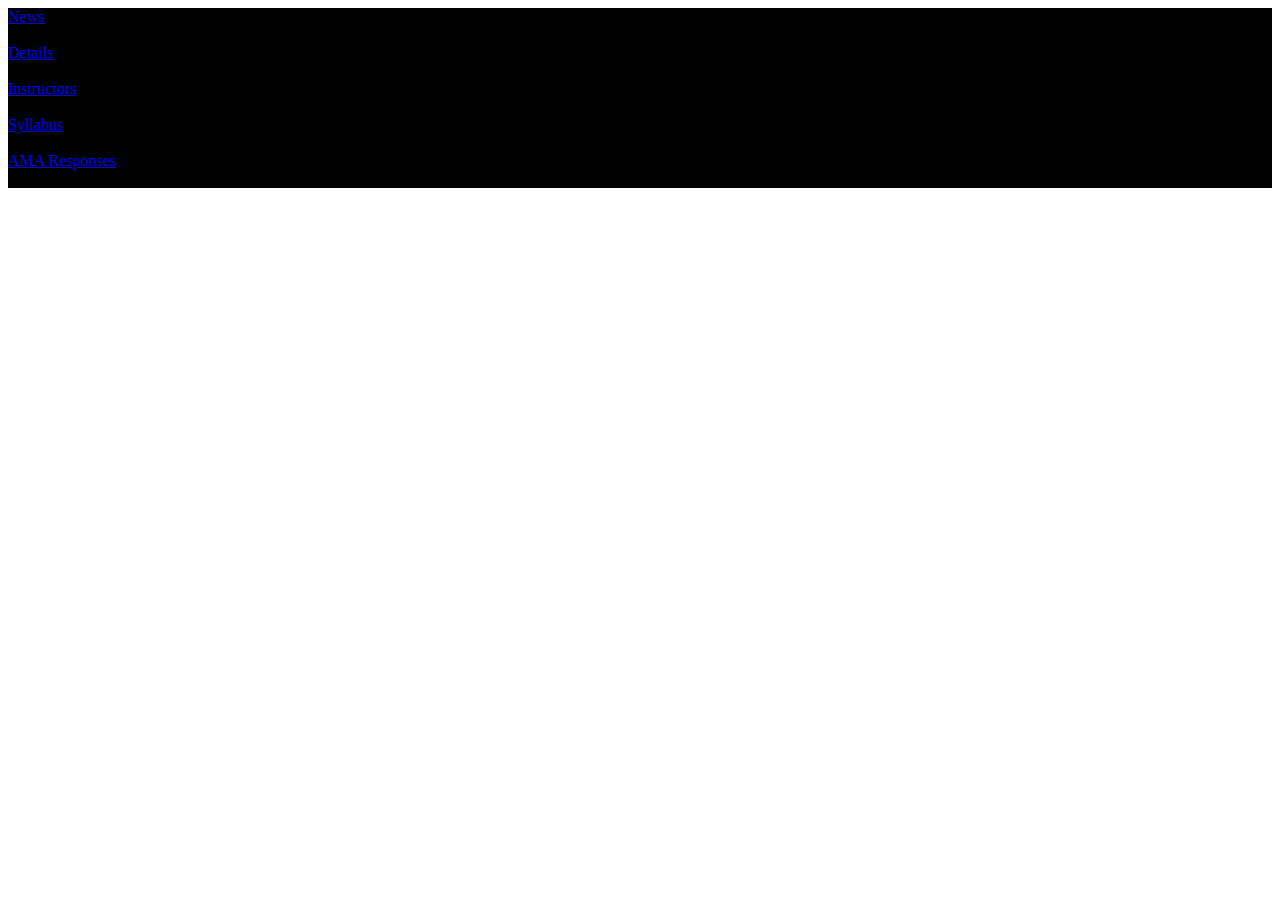
==== index.html @ 167eb3ab "2nd commit" ====
<!DOCTYPE html>
<html lang="en">
<head>
    <meta charset="UTF-8">
    <meta http-equiv="X-UA-Compatible" content="IE=edge">
    <meta name="viewport" content="width=device-width, initial-scale=1.0">

    <link rel="stylesheet" href="style.css">
    <title>CSE309: Coding for Social Good</title>

<div class="homePage">
    <li>
        <div class="news">
            <a href=#>
            <span>News</span>
            </a>
        </div>
        <br>
    </li>
    <li>
        <div class="details">
            <a href=#>
            <span>Details</span>
            </a>
        </div>
        <br>
    </li>
    <li>
        <div class="details">
            <a href=#>
            <span>Instructors</span>
            </a>
        </div>
        <br>
    </li>
    <li>
        <div class="details">
            <a href=#>
            <span>Syllabus</span>
            </a>
        </div>
        <br>
    </li>
    <li>
        <div class="details">
            <a href=#>
            <span>AMA Responses</span>
            </a>
        </div>
        <br>
    </li>
    
  
</div>


</head>
<body>
    
</body>
</html>
---- style.css ----
.homePage {
    background-color: black;
}
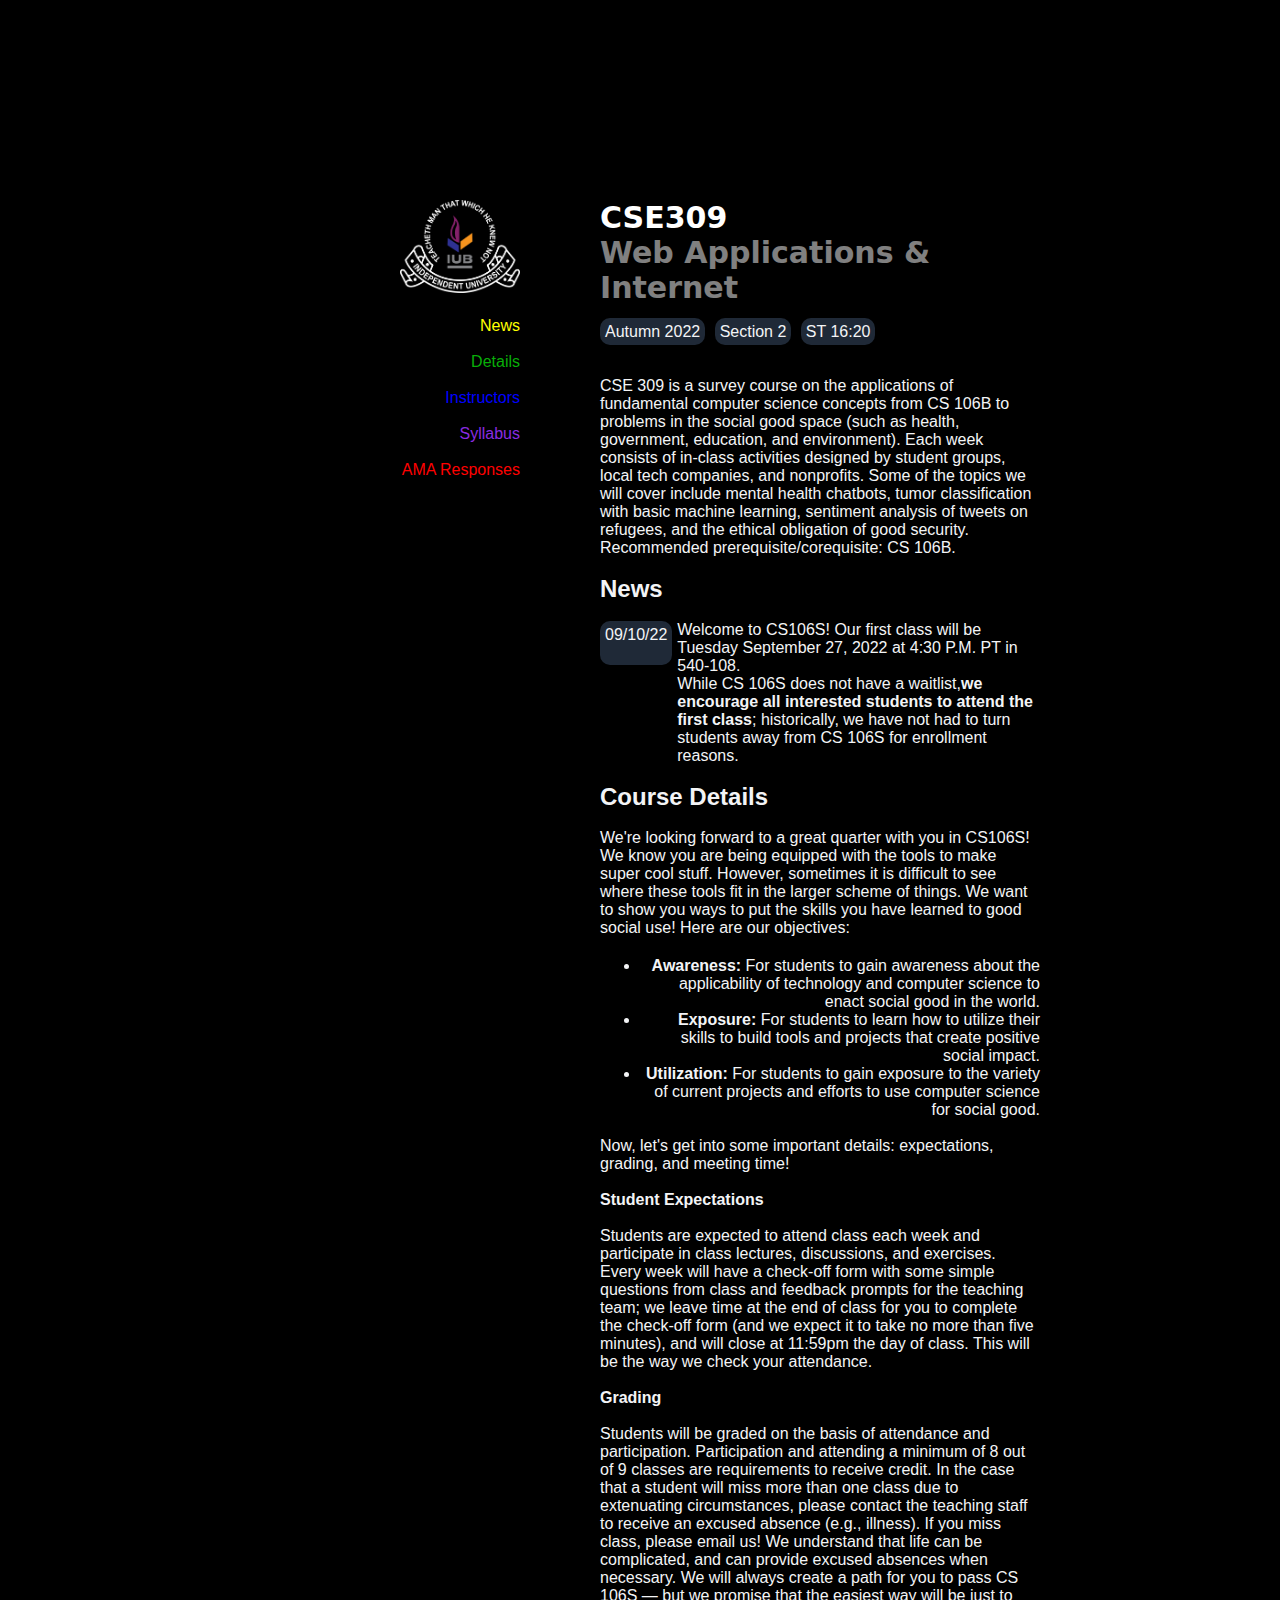
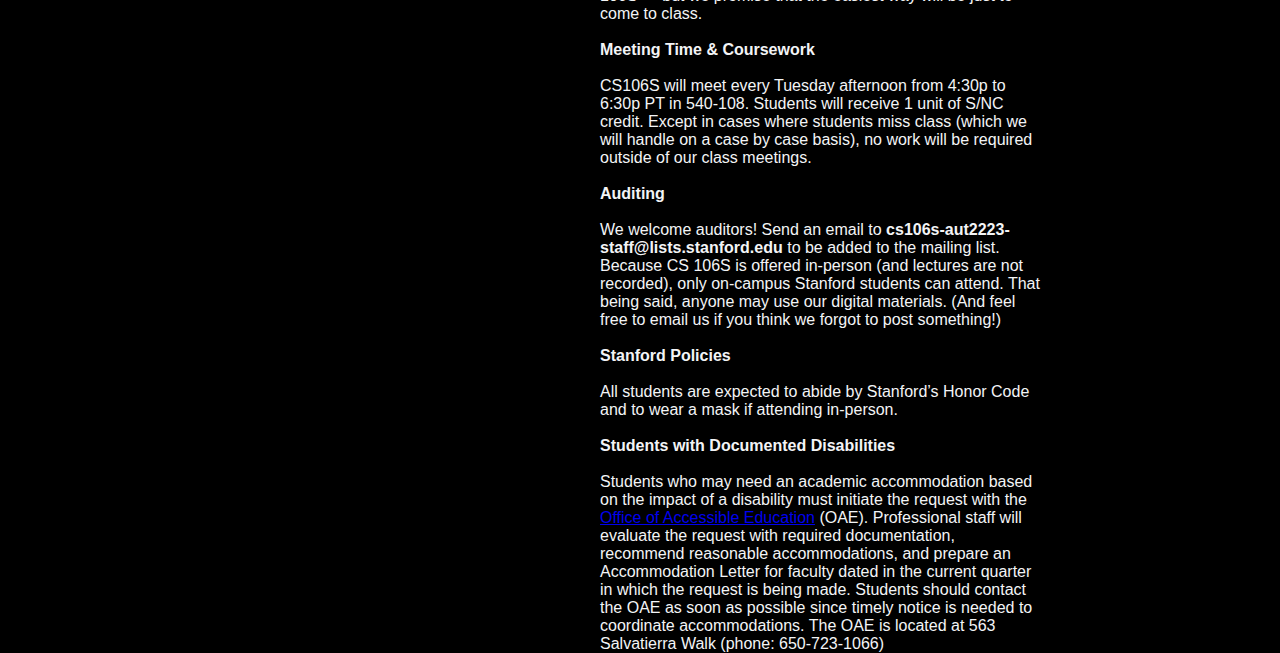
==== commit 325a69b4: "fina commmit" ====
--- a/index.html
+++ b/index.html
@@ -4,58 +4,128 @@
     <meta charset="UTF-8">
     <meta http-equiv="X-UA-Compatible" content="IE=edge">
     <meta name="viewport" content="width=device-width, initial-scale=1.0">
-
+    
     <link rel="stylesheet" href="style.css">
-    <title>CSE309: Coding for Social Good</title>
-
-<div class="homePage">
-    <li>
-        <div class="news">
-            <a href=#>
-            <span>News</span>
-            </a>
-        </div>
-        <br>
-    </li>
-    <li>
-        <div class="details">
-            <a href=#>
-            <span>Details</span>
-            </a>
-        </div>
-        <br>
-    </li>
-    <li>
-        <div class="details">
-            <a href=#>
-            <span>Instructors</span>
-            </a>
-        </div>
-        <br>
-    </li>
-    <li>
-        <div class="details">
-            <a href=#>
-            <span>Syllabus</span>
-            </a>
-        </div>
-        <br>
-    </li>
-    <li>
-        <div class="details">
-            <a href=#>
-            <span>AMA Responses</span>
-            </a>
-        </div>
-        <br>
-    </li>
-    
-  
-</div>
-
+    <title>CSE309: Web Applications & Internet</title>
 
 </head>
 <body>
-    
+    <div class="homePage">
+
+        <div class="navbar">
+        <img src="logo.png" class="logo">
+        
+        <ul class="navList">
+        <li >
+            <div class="navList-news">
+                <a href=#>
+                <span>News</span>
+                </a>
+            </div>
+            <br>
+        </li>
+        <li>
+            <div class="navList-details">
+                <a href=#>
+                <span>Details</span>
+                </a>
+            </div>
+            <br>
+        </li>
+        <li>
+            <div class="navList-instructors">
+                <a href=#>
+                <span>Instructors</span>  
+                </a>
+            </div>
+            <br>
+        </li>
+        <li>
+            <div class="navList-syllabus">
+                <a href=#>
+               <span>Syllabus</span> 
+                </a>
+            </div>
+            <br>
+        </li>
+        <li>
+            <div class="navList-responses">
+                <a href=#>
+               <span>AMA Responses</span> 
+                </a>
+            </div>
+            <br>
+        </li>
+    </ul>
+   
+      
+    </div>
+    <div class="element">
+        
+            <h3 class="h3">
+                CSE309
+            </h3>
+            <h3 class="h3-opasity">
+                Web Applications & Internet
+            </h3>
+            <br>
+                <span class="yst">Autumn 2022</span> 
+                <span class="yst">Section 2</span>
+              <span class="yst">ST 16:20</span>
+           <br>
+           <br>
+           <br>
+            <p>CSE 309 is a survey course on the applications of fundamental computer science concepts from CS 106B to problems in the social good space (such as health, government, education, and environment). Each week consists of in-class activities designed by student groups, local tech companies, and nonprofits. Some of the topics we will cover include mental health chatbots, tumor classification with basic machine learning, sentiment analysis of tweets on refugees, and the ethical obligation of good security. Recommended prerequisite/corequisite: CS 106B.</p>
+            <br>
+            <h2 id="news">News</h2>
+            <br>
+            <div class="datepara">
+            <span class="date">09/10/22</span>
+            <span class="para">
+                Welcome to CS106S! Our first class will be Tuesday September 27, 2022 at 4:30 P.M. PT in 540-108.</p>
+                While CS 106S does not have a waitlist,<strong>we encourage all interested students to attend the first class</strong>; historically, we have not had to turn students away from CS 106S for enrollment reasons.</p>
+            </span>
+        </div>
+            <br>
+            <h2 id="details">Course Details</h2>
+            <br>
+            <p>We're looking forward to a great quarter with you in CS106S! We know you are being equipped with the tools to make super cool stuff. However, sometimes it is difficult to see where these tools fit in the larger scheme of things. We want to show you ways to put the skills you have learned to good social use! Here are our objectives:</p>
+                        <ul class="listpoint">
+                            <li><strong>Awareness:</strong> For students to gain awareness about the applicability of technology and computer science to enact social good in the world.</li>
+                            <li><strong>Exposure:</strong> For students to learn how to utilize their skills to build tools and projects that create positive social impact.</li>
+                            <li><strong>Utilization:</strong> For students to gain exposure to the variety of current projects and efforts to use computer science for social good.</li>
+                        </ul>
+                        <br>
+                        <p>Now, let's get into some important details: expectations, grading, and meeting time!</p>
+                        <br>
+                        <h4>Student Expectations</h4>
+                        <br>
+                        <p>Students are expected to attend class each week and participate in class lectures, discussions, and exercises. Every week will have a check-off form with some simple questions from class and feedback prompts for the teaching team; we leave time at the end of class for you to complete the check-off form (and we expect it to take no more than five minutes), and will close at 11:59pm the day of class. This will be the way we check your attendance.</p>
+                        <br>
+                        <h4>Grading</h4>
+                        <br>
+                        <p>Students will be graded on the basis of attendance and participation. Participation and attending a minimum of 8 out of 9 classes are requirements to receive credit. In the case that a student will miss more than one class due to extenuating circumstances, please contact the teaching staff to receive an excused absence (e.g., illness). If you miss class, please email us! We understand that life can be complicated, and can provide excused absences when necessary. We will always create a path for you to pass CS 106S &mdash; but we promise that the easiest way will be just to come to class.</p>
+                        <br>
+                        <h4>Meeting Time &amp; Coursework</h4>
+                        <br>
+                        <p>CS106S will meet every Tuesday afternoon from 4:30p to 6:30p PT in 540-108. Students will receive 1 unit of S/NC credit. Except in cases where students miss class (which we will handle on a case by case basis), no work will be required outside of our class meetings.</p>
+                        <br>
+                        <h4>Auditing</h4>
+                        <br>
+                        <p>We welcome auditors! Send an email to <strong>cs106s-aut2223-staff@lists.stanford.edu</strong> to be added to the mailing list. Because CS 106S is offered in-person (and lectures are not recorded), only on-campus Stanford students can attend. That being said, anyone may use our digital materials. (And feel free to email us if you think we forgot to post something!)</p>
+                        <br>
+                        <h4>Stanford Policies</h4>
+                        <br>
+                        <p>All students are expected to abide by Stanford’s Honor Code and to wear a mask if attending in-person.</p>
+                        <br>
+                        <h4>Students with Documented Disabilities</h4>
+                        <br>
+                        <p>Students who may need an academic accommodation based on the impact of a disability must initiate the request with the <a href="https://oae.stanford.edu/">Office of Accessible Education</a> (OAE). Professional staff will evaluate the request with required documentation, recommend reasonable accommodations, and prepare an Accommodation Letter for faculty dated in the current quarter in which the request is being made. Students should contact the OAE as soon as possible since timely notice is needed to coordinate accommodations.  The OAE is located at 563 Salvatierra Walk (phone: 650-723-1066)</p>
+
+
+
+                        
+        </div>
+    </div>
 </body>
 </html>--- a/style.css
+++ b/style.css
@@ -1,3 +1,110 @@
+*{
+    margin: 0;
+    padding: 0;
+    font-family: sans-serif;
+    background-color: black;
+}
+
 .homePage {
-    background-color: black;
-} +    
+    display: flex;
+    padding-top: 200px;
+    padding-left: 400px;
+    gap: 50px;
+} 
+.element {
+   max-width: 50%;
+    color: #f3f4f6;
+   
+}
+.h3 {
+    font-family: system-ui, -apple-system, BlinkMacSystemFont, 'Segoe UI', Roboto, Oxygen, Ubuntu, Cantarell, 'Open Sans', 'Helvetica Neue', sans-serif;
+    font-size: 30px;
+    color: #ffffff;
+   
+    
+}
+.h3-opasity{
+    font-family: system-ui, -apple-system, BlinkMacSystemFont, 'Segoe UI', Roboto, Oxygen, Ubuntu, Cantarell, 'Open Sans', 'Helvetica Neue', sans-serif;
+    font-size: 30px;
+    color: #ffffff;
+    opacity: .5;
+    
+
+}
+p {
+    color: #f3f4f6;
+    letter-spacing: 1.5;
+}
+.span-box {
+    color: #f3f4f6;
+}
+.navbar{
+    padding-right: 30px;
+    margin-right: 0;
+}
+.logo {
+    width: 120px;
+    cursor: pointer;
+    
+}
+.element .yst {
+    
+    background-color: #1f2937;
+    color: #f3f4f6;
+    margin-right: 5px;
+    border-radius: 10px;
+    padding: 5px;
+}
+.element .date {
+    
+    background-color: #1f2937;
+    color: #f3f4f6;
+    margin-right: 5px;
+    border-radius: 10px;
+    padding: 5px;
+    margin-bottom: 100px;
+}
+.datepara{
+    display: flex;
+
+}
+.navbar .navList .navList-news span{
+    color: yellow;
+}
+ .navbar .navList .navList-details span{
+    color: rgb(8, 174, 8);
+}
+.navbar .navList .navList-instructors span{
+    color: blue;
+}
+.navbar .navList .navList-syllabus span{
+    color: blueviolet;
+}
+.navbar .navList .navList-responses span{
+    color: red;
+}
+.navbar .navList {
+    list-style: none;
+}
+.homePage ul {
+    margin-top: 20px;
+    
+}
+.homePage ul li {
+    text-align: right;
+    
+}
+.homePage ul li a{
+    text-decoration: none;
+    
+}
+.homePage .navbar ul li a span:hover{
+    color: #f5f6ee;
+    transition: 0.3s;
+    opacity: .5;
+
+}
+.element ul {
+    padding-left: 40px;
+}
